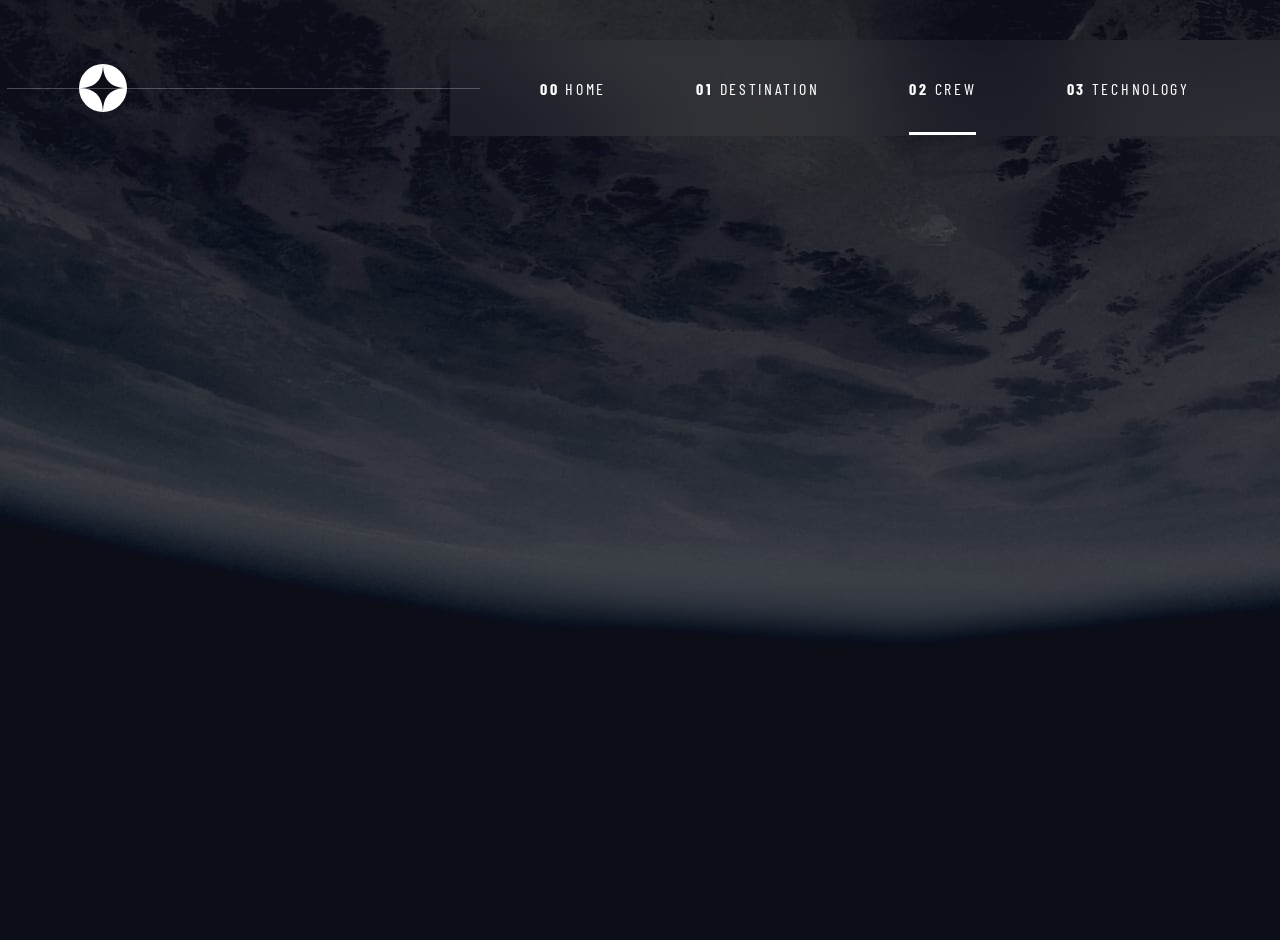
==== pages/crew.html @ 0c6edd6d "New page: Crew" ====
<!DOCTYPE html>
<html lang="en">
  <head>
    <meta charset="UTF-8" />
    <meta name="viewport" content="width=device-width, initial-scale=1.0" />
    <title>Space Tourism Website - by María López</title>
    <link
      rel="icon"
      type="image/png"
      sizes="32x32"
      href="./assets/favicon-32x32.png"
    />
    <link rel="preconnect" href="https://fonts.googleapis.com" />
    <link rel="preconnect" href="https://fonts.gstatic.com" crossorigin />
    <link
      href="https://fonts.googleapis.com/css2?family=Barlow&family=Barlow+Condensed&family=Bellefair&display=swap"
      rel="stylesheet"
    />
    <link rel="stylesheet" href="../styles/normalize.css" />
    <link rel="stylesheet" href="../styles/global-styles.css" />
    <link rel="stylesheet" href="../styles/crew.css" />
  </head>
  <body>
    <nav role="navigation">
      <img class="logo" src="../assets/shared/logo.svg" alt="Logo" />
      <ul class="nav-ul">
        <img
          class="nav-ul__close"
          src="../assets/shared/icon-close.svg"
          alt="icon to close menu"
        />
        <li class="nav-ul__li">
          <a href="../index.html"><span>00</span> HOME</a>
        </li>
        <li class="nav-ul__li">
          <a href="../pages/destination.html"><span>01</span> DESTINATION</a>
        </li>
        <li class="nav-ul__li active">
          <a href="../pages/crew.html"><span>02</span> CREW</a>
        </li>
        <li class="nav-ul__li">
          <a href="#"><span>03</span> TECHNOLOGY</a>
        </li>
      </ul>
      <img
        class="nav-ul__hamburger"
        src="../assets/shared/icon-hamburger.svg"
        alt=""
      />
    </nav>

    <script src="../js/script.js"></script>
  </body>
</html>
---- styles/global-styles.css ----
:root {
  --dark: #0b0d17;
  --light-blue: #d0d6f9;
  --grey: #383b4b;
}

*,
::before,
::after {
  box-sizing: border-box;
  margin: 0;
  padding: 0;
}

body {
  min-width: 375px;
  min-height: 100vh;
  margin: 0 auto;
  font-family: "Barlow Condensed", sans-serif;
}

h1,
h2,
h4,
.sub-heading-1 {
  font-family: "Bellefair", serif;
}

h1 {
  color: #fff;
  text-align: center;
  font-size: 5rem;
  font-style: normal;
  font-weight: 400;
  line-height: 6.25rem;
  margin: 0;
}

h2 {
  color: #fff;
  text-align: center;
  font-size: 3.5rem;
  font-style: normal;
  font-weight: 400;
  line-height: normal;
  text-transform: uppercase;
}

h4 {
  color: var(--dark);
  text-align: center;
  font-size: 1.25rem;
  font-style: normal;
  font-weight: 400;
  line-height: normal;
  letter-spacing: 0.07813rem;
}

h5 {
  color: var(--light-blue);
  /* text-align: center; */
  text-transform: uppercase;
  font-size: 1rem;
  font-style: normal;
  font-weight: 400;
  line-height: normal;
  letter-spacing: 0.16875rem;
}

p {
  color: var(--light-blue);
  text-align: center;
  font-family: "Barlow", sans-serif;
  font-size: 0.9375rem;
  font-style: normal;
  font-weight: 400;
  line-height: 1.5625rem; /* 166.667% */
}

a {
  text-decoration: none;
  text-transform: uppercase;
  color: #fff;
}

ul {
  list-style: none;
}

nav {
  height: 35px;
  padding: 38.5px 24px;
  display: flex;
  justify-content: space-between;
  align-items: center;
  margin-bottom: 35px;
}

li {
  font-size: 16px;
  font-style: normal;
  font-weight: 400;
  line-height: normal;
  letter-spacing: 2.7px;
}

nav .logo {
  width: 40px;
  height: 40px;
}

h5 span {
  opacity: 0.25;
}

.sub-heading-2 {
  color: #fff;
  font-size: 0.875rem;
  font-style: normal;
  font-weight: 400;
  line-height: normal;
  letter-spacing: 0.14763rem;
  text-transform: uppercase;
}

.sub-heading-1 {
  color: #fff;
  font-size: 1.75rem;
  font-style: normal;
  font-weight: 400;
  line-height: normal;
  text-transform: uppercase;
}

.nav-ul {
  position: fixed;
  right: 0;
  top: 0;
  z-index: 1;
  width: 254px;
  min-height: 100vh;
  padding: 30px 26.5px 34px 32px;
  background: rgba(255, 255, 255, 0.04);
  backdrop-filter: blur(40.774227142333984px);

  transform: translateX(254px);
  -webkit-transform: translateX(254px);
  -moz-transform: translateX(254px);
  -ms-transform: translateX(254px);
  -o-transform: translateX(254px);

  transition: transform 0.5s ease-in;
  -webkit-transition: transform 0.5s ease-in;
  -moz-transition: transform 0.5s ease-in;
  -ms-transition: transform 0.5s ease-in;
  -o-transition: transform 0.5s ease-in;
}

.nav-ul__close {
  width: 19.092px;
  height: 19.092px;
  margin-bottom: 64.95px;
}

.nav-ul__hamburger {
  width: 24px;
  height: 21px;
  margin-left: auto;
}

.nav-ul__li {
  margin-bottom: 32px;
}

.nav-ul__li span {
  font-weight: 700;
}

@media screen and (min-width: 768px) {
  h1 {
    font-size: 9.375rem;
    line-height: 9.375rem;
  }

  h2 {
    font-size: 5rem;
    line-height: normal; 
  }
  
  h5 {
    font-size: 1.25rem;
    letter-spacing: 0.21094rem;
  }

  p {
    font-size: 1rem;
    line-height: 1.75rem;
  }

  nav {
    height: 96px;
    padding-right: 0;
    margin-bottom: 106px;
  }

  nav .logo {
    width: 48px;
    height: 48px;
  }

  .nav-ul {
    position: static;
    width: 450px;
    min-height: 96px;
    padding: 0;
    background: rgba(255, 255, 255, 0.04);
    backdrop-filter: blur(40.774227142333984px);
    transform: none;
    -webkit-transform: none;
    -moz-transform: none;
    -ms-transform: none;
    -o-transform: none;
    transition: none;
    -webkit-transition: none;
    -moz-transition: none;
    -ms-transition: none;
    -o-transition: none;

    display: flex;
    justify-content: space-evenly;
    align-items: center;
  }

  .nav-ul__li {
    position: relative;
    margin-bottom: 0;
    font-size: 0.875rem;
    font-weight: 400;
    letter-spacing: 0.14763rem;
  }

  .nav-ul__hamburger,
  .nav-ul__close {
    display: none;
  }

  .nav-ul__li span {
    display: none;
  }

  .nav-ul__li::before {
    content: "";
    position: absolute;
    top: 53px;
    width: 100%;
    height: 3px;
    background: #fff;
    opacity: 0;
    transition: opacity 0.4s ease-in-out;
  }

  .nav-ul__li.active::before {
    opacity: 1;
  }

  .nav-ul__li:hover::before {
    opacity: 0.5021;
  }
}

@media screen and (min-width: 1280px) {
  h2 {
    font-size: 6.25rem;
  }
  
  h5 {
    font-size: 1.75rem;
    letter-spacing: 0.29531rem;
  }

  p {
    font-size: 1.125rem;
    line-height: 2rem;
    text-align: start;
  }

  nav {
    margin: 40px 0 251px 55px;
  }

  .nav-ul {
    width: 830px;
  }

  .nav-ul__li {
    font-size: 1rem;
    letter-spacing: 0.16875rem;
  }

  .nav-ul::before {
    content: "";
    position: absolute;
    right: 800px;
    width: 473px;
    height: 1px;
    opacity: 0.2515;
    background: #fff;
  }

  .nav-ul__li span {
    display: inline;
  }
}
---- styles/crew.css ----
body {
  background: var(--dark) url("../assets/crew/background-crew-desktop.jpg")
    no-repeat;
}

@media screen and (max-width: 375px) {
  body {
    background: url("../assets/crew/background-crew-mobile.jpg") no-repeat;
  }
}

@media screen and (max-width: 768px) {
  body {
    background: url("../assets/crew/background-crew-tablet.jpg") no-repeat;
  }
}
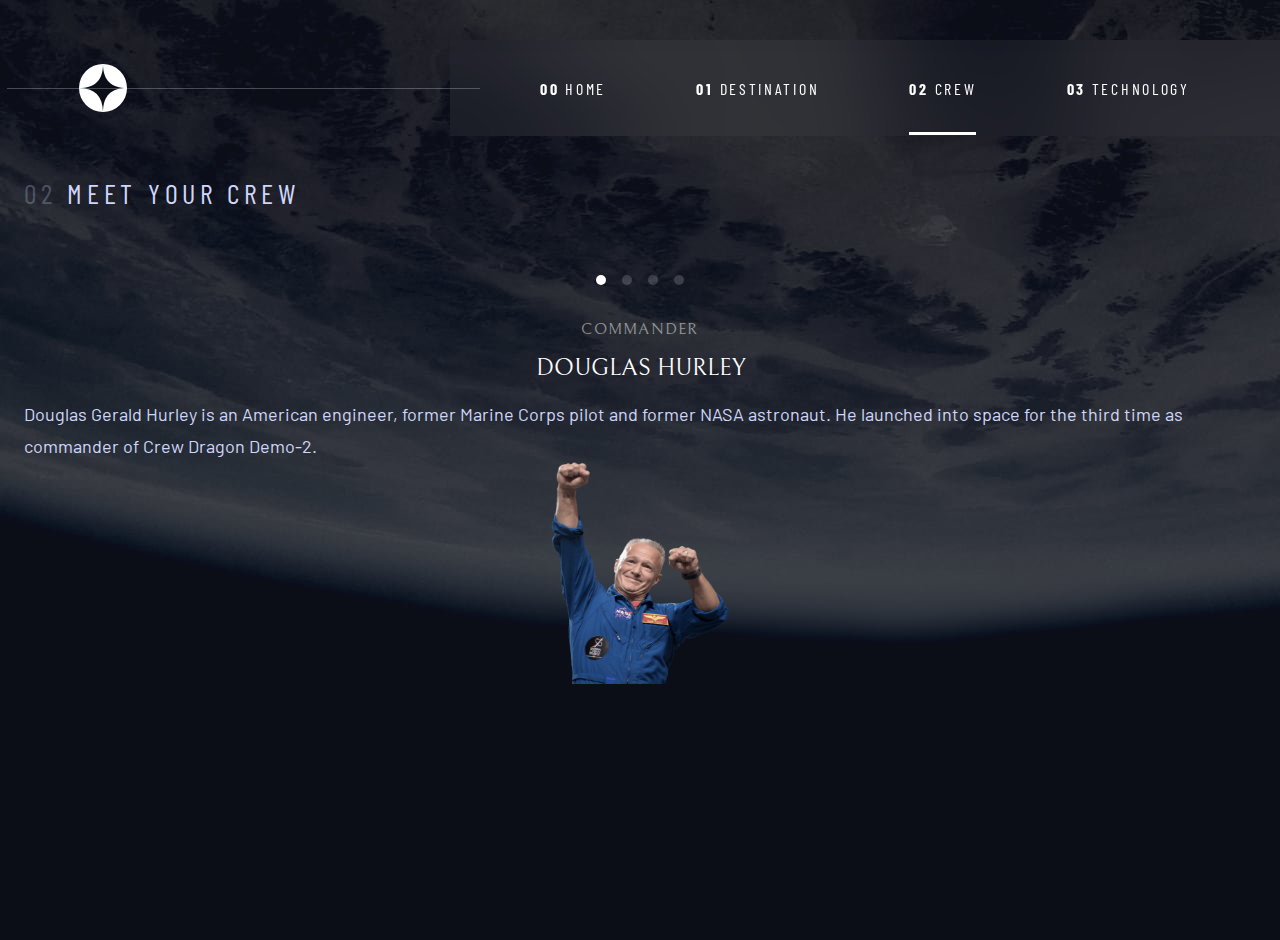
==== commit 4b7da01d: "H3 styles" ====
--- a/pages/crew.html
+++ b/pages/crew.html
@@ -48,7 +48,47 @@
         alt=""
       />
     </nav>
-
+    <main role="main">
+      <div class="grid">
+        <h5 class="first-title"><span>02</span> Meet your crew</h5>
+      <div class="container-crew">
+        <div class="container-crew__tabs__circles">
+          <svg
+            width="88"
+            height="10"
+            viewBox="0 0 88 10"
+            fill="none"
+            xmlns="http://www.w3.org/2000/svg"
+          >
+            <circle cx="5" cy="5" r="5" fill="white" />
+            <circle opacity="0.174363" cx="31" cy="5" r="5" fill="white" />
+            <circle opacity="0.174363" cx="57" cy="5" r="5" fill="white" />
+            <circle opacity="0.174363" cx="83" cy="5" r="5" fill="white" />
+          </svg>
+        </div>
+        <div class="container-crew__items">
+          <div id="douglas">
+            <div class="container-crew__info">
+              <h4 class="container-crew__info__rol">Commander</h4>
+              <h3 class="container-crew__info__name">Douglas Hurley</h3>
+            </div>
+            <p class="container-crew__bio">
+              Douglas Gerald Hurley is an American engineer, former Marine Corps
+              pilot and former NASA astronaut. He launched into space for the
+              third time as commander of Crew Dragon Demo-2.
+            </p>
+          </div>
+        </div>
+      </div>
+      <div class="container-image">
+        <img
+          class="person-image"
+          src="../assets/crew/image-douglas-hurley.png"
+          alt="person"
+        />
+      </div>
+      </div>
+    </main>
     <script src="../js/script.js"></script>
   </body>
 </html>
--- a/styles/global-styles.css
+++ b/styles/global-styles.css
@@ -21,6 +21,7 @@
 
 h1,
 h2,
+h3,
 h4,
 .sub-heading-1 {
   font-family: "Bellefair", serif;
@@ -49,11 +50,21 @@
 h4 {
   color: var(--dark);
   text-align: center;
-  font-size: 1.25rem;
+  font-size: 1rem;
   font-style: normal;
   font-weight: 400;
   line-height: normal;
   letter-spacing: 0.07813rem;
+  text-transform: uppercase;
+}
+
+h3 {
+  color: #fff;
+  font-size: 1.5rem;
+  font-style: normal;
+  font-weight: 400;
+  line-height: normal;
+  text-transform: uppercase;
 }
 
 h5 {
@@ -184,9 +195,9 @@
 
   h2 {
     font-size: 5rem;
-    line-height: normal; 
-  }
-  
+    line-height: normal;
+  }
+
   h5 {
     font-size: 1.25rem;
     letter-spacing: 0.21094rem;
@@ -272,7 +283,7 @@
   h2 {
     font-size: 6.25rem;
   }
-  
+
   h5 {
     font-size: 1.75rem;
     letter-spacing: 0.29531rem;
--- a/styles/crew.css
+++ b/styles/crew.css
@@ -1,6 +1,69 @@
 body {
   background: var(--dark) url("../assets/crew/background-crew-desktop.jpg")
     no-repeat;
+}
+
+nav {
+  margin-bottom: 11px;
+}
+
+main {
+  display: flex;
+  justify-content: center;
+}
+
+.grid {
+  max-width: 450px;
+  text-align: center;
+  margin: 0 24px 104px 24px;
+  display: grid;
+  grid-template-columns: 1fr;
+  grid-template-areas:
+    "title"
+    "image"
+    "info";
+}
+
+h4 {
+  color: #fff;
+  opacity: 0.4951;
+}
+
+.person-image {
+  width: 177.123px;
+  height: 222px;
+}
+
+.first-title {
+  grid-area: title;
+  margin-bottom: 32px;
+}
+
+.container-image {
+  grid-area: image;
+  border-bottom: 1px solid #383b4b;
+  margin-bottom: 32px;
+}
+
+.container-crew {
+  grid-area: info;
+}
+
+.container-crew__items div {
+  display: flex;
+  flex-direction: column;
+  gap: 16px;
+}
+
+.container-crew__info {
+    display: flex;
+    flex-direction: column;
+    gap: 8px;
+  }
+
+.container-crew__tabs__circles {
+  margin: 0 auto;
+  margin-bottom: 32px;
 }
 
 @media screen and (max-width: 375px) {
@@ -14,3 +77,31 @@
     background: url("../assets/crew/background-crew-tablet.jpg") no-repeat;
   }
 }
+
+@media screen and (min-width: 768px) {
+  nav {
+    margin-bottom: 40px;
+  }
+
+  .first-title {
+    text-align: start;
+    margin-bottom: 60px;
+  }
+
+  .grid {
+    max-width: fit-content;
+    grid-template-areas:
+      "title"
+      "info"
+      "image";
+  }
+
+  .container-image {
+    border-bottom: none;
+  }
+
+  .container-crew{
+    /* display: flex;
+    flex-direction: column-reverse; */
+  }
+}
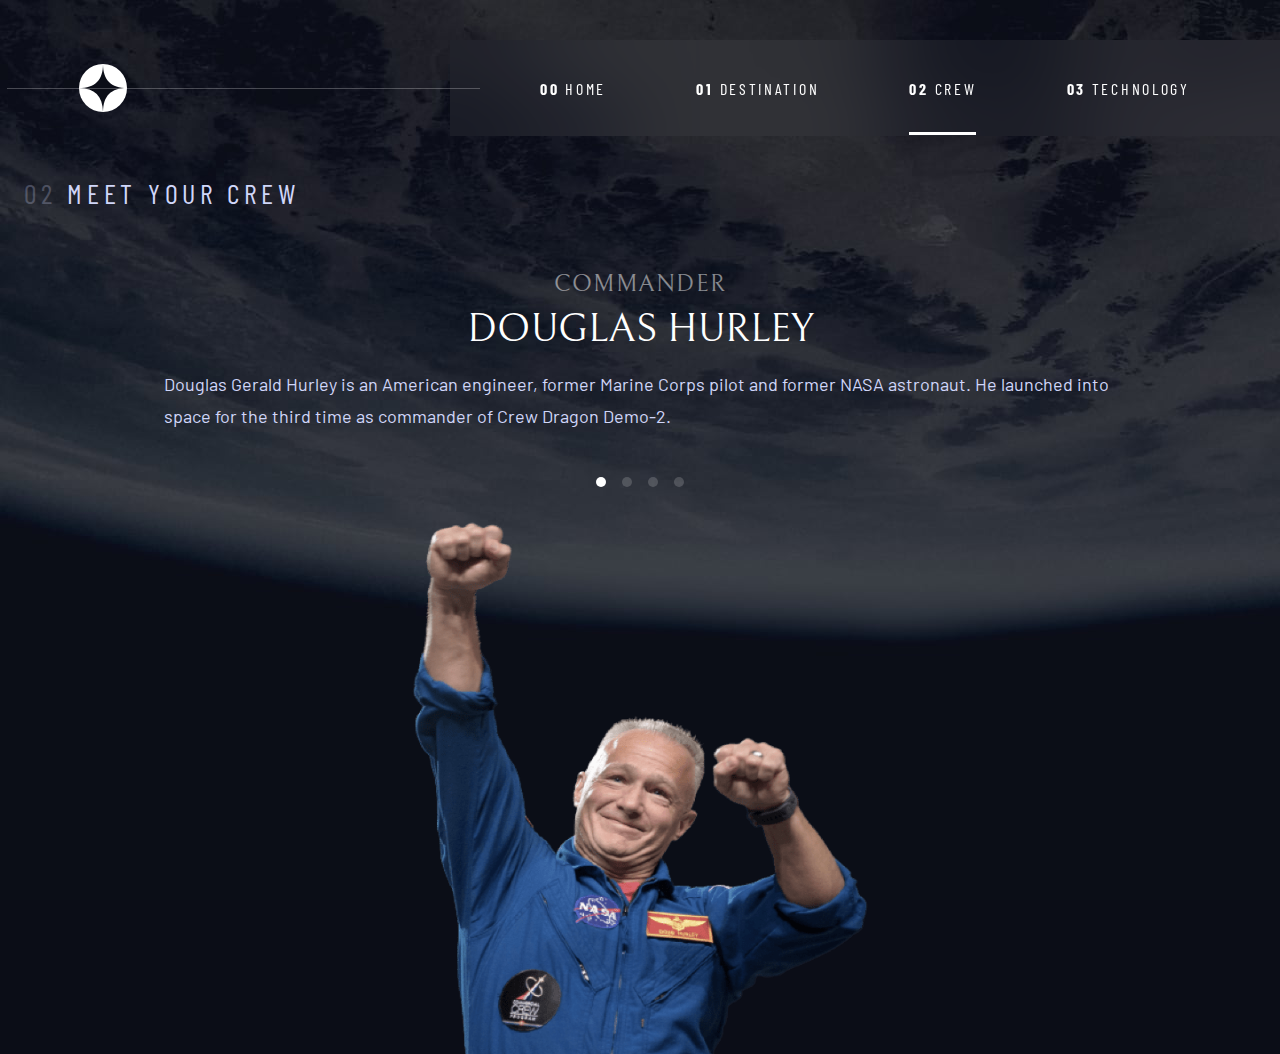
==== commit 514823d2: "Crew page: styles for tablet screen" ====
--- a/pages/crew.html
+++ b/pages/crew.html
@@ -51,42 +51,42 @@
     <main role="main">
       <div class="grid">
         <h5 class="first-title"><span>02</span> Meet your crew</h5>
-      <div class="container-crew">
-        <div class="container-crew__tabs__circles">
-          <svg
-            width="88"
-            height="10"
-            viewBox="0 0 88 10"
-            fill="none"
-            xmlns="http://www.w3.org/2000/svg"
-          >
-            <circle cx="5" cy="5" r="5" fill="white" />
-            <circle opacity="0.174363" cx="31" cy="5" r="5" fill="white" />
-            <circle opacity="0.174363" cx="57" cy="5" r="5" fill="white" />
-            <circle opacity="0.174363" cx="83" cy="5" r="5" fill="white" />
-          </svg>
-        </div>
-        <div class="container-crew__items">
-          <div id="douglas">
-            <div class="container-crew__info">
-              <h4 class="container-crew__info__rol">Commander</h4>
-              <h3 class="container-crew__info__name">Douglas Hurley</h3>
+        <div class="container-crew">
+          <div class="container-crew__tabs__circles">
+            <svg
+              width="88"
+              height="10"
+              viewBox="0 0 88 10"
+              fill="none"
+              xmlns="http://www.w3.org/2000/svg"
+            >
+              <circle cx="5" cy="5" r="5" fill="white" />
+              <circle opacity="0.174363" cx="31" cy="5" r="5" fill="white" />
+              <circle opacity="0.174363" cx="57" cy="5" r="5" fill="white" />
+              <circle opacity="0.174363" cx="83" cy="5" r="5" fill="white" />
+            </svg>
+          </div>
+          <div class="container-crew__items">
+            <div id="douglas"  class="container-crew__item">
+              <div class="container-crew__info">
+                <h4 class="container-crew__info__rol">Commander</h4>
+                <h3 class="container-crew__info__name">Douglas Hurley</h3>
+              </div>
+              <p class="container-crew__bio">
+                Douglas Gerald Hurley is an American engineer, former Marine
+                Corps pilot and former NASA astronaut. He launched into space
+                for the third time as commander of Crew Dragon Demo-2.
+              </p>
             </div>
-            <p class="container-crew__bio">
-              Douglas Gerald Hurley is an American engineer, former Marine Corps
-              pilot and former NASA astronaut. He launched into space for the
-              third time as commander of Crew Dragon Demo-2.
-            </p>
           </div>
         </div>
-      </div>
-      <div class="container-image">
-        <img
-          class="person-image"
-          src="../assets/crew/image-douglas-hurley.png"
-          alt="person"
-        />
-      </div>
+        <div class="container-image">
+          <img
+            class="person-image"
+            src="../assets/crew/image-douglas-hurley.png"
+            alt="person"
+          />
+        </div>
       </div>
     </main>
     <script src="../js/script.js"></script>
--- a/styles/global-styles.css
+++ b/styles/global-styles.css
@@ -196,6 +196,14 @@
   h2 {
     font-size: 5rem;
     line-height: normal;
+  }
+
+  h3 {
+    font-size: 2.5rem;
+  }
+
+  h4 {
+    font-size: 1.5rem;
   }
 
   h5 {
--- a/styles/crew.css
+++ b/styles/crew.css
@@ -40,26 +40,26 @@
 }
 
 .container-image {
+  margin-bottom: 32px;
+  border-bottom: 1px solid #383b4b;
   grid-area: image;
-  border-bottom: 1px solid #383b4b;
-  margin-bottom: 32px;
 }
 
 .container-crew {
   grid-area: info;
 }
 
-.container-crew__items div {
+.container-crew__item {
   display: flex;
   flex-direction: column;
   gap: 16px;
 }
 
 .container-crew__info {
-    display: flex;
-    flex-direction: column;
-    gap: 8px;
-  }
+  display: flex;
+  flex-direction: column;
+  gap: 8px;
+}
 
 .container-crew__tabs__circles {
   margin: 0 auto;
@@ -88,8 +88,14 @@
     margin-bottom: 60px;
   }
 
+  .person-image {
+    width: 456.372px;
+    height: 572px;
+  }
+
   .grid {
-    max-width: fit-content;
+    max-width: max-content;
+    margin-bottom: 0;
     grid-template-areas:
       "title"
       "info"
@@ -97,11 +103,21 @@
   }
 
   .container-image {
+    margin-bottom: 0;
     border-bottom: none;
+    height: 532px;
+    overflow: hidden;
   }
 
-  .container-crew{
-    /* display: flex;
-    flex-direction: column-reverse; */
+  .container-crew {
+    display: flex;
+    flex-direction: column-reverse;
+  }
+
+  .container-crew__bio {
+    /* width: 458px; */
+    margin-right: 140px;
+    margin-left: 140px;
+    margin-bottom: 40px;
   }
 }
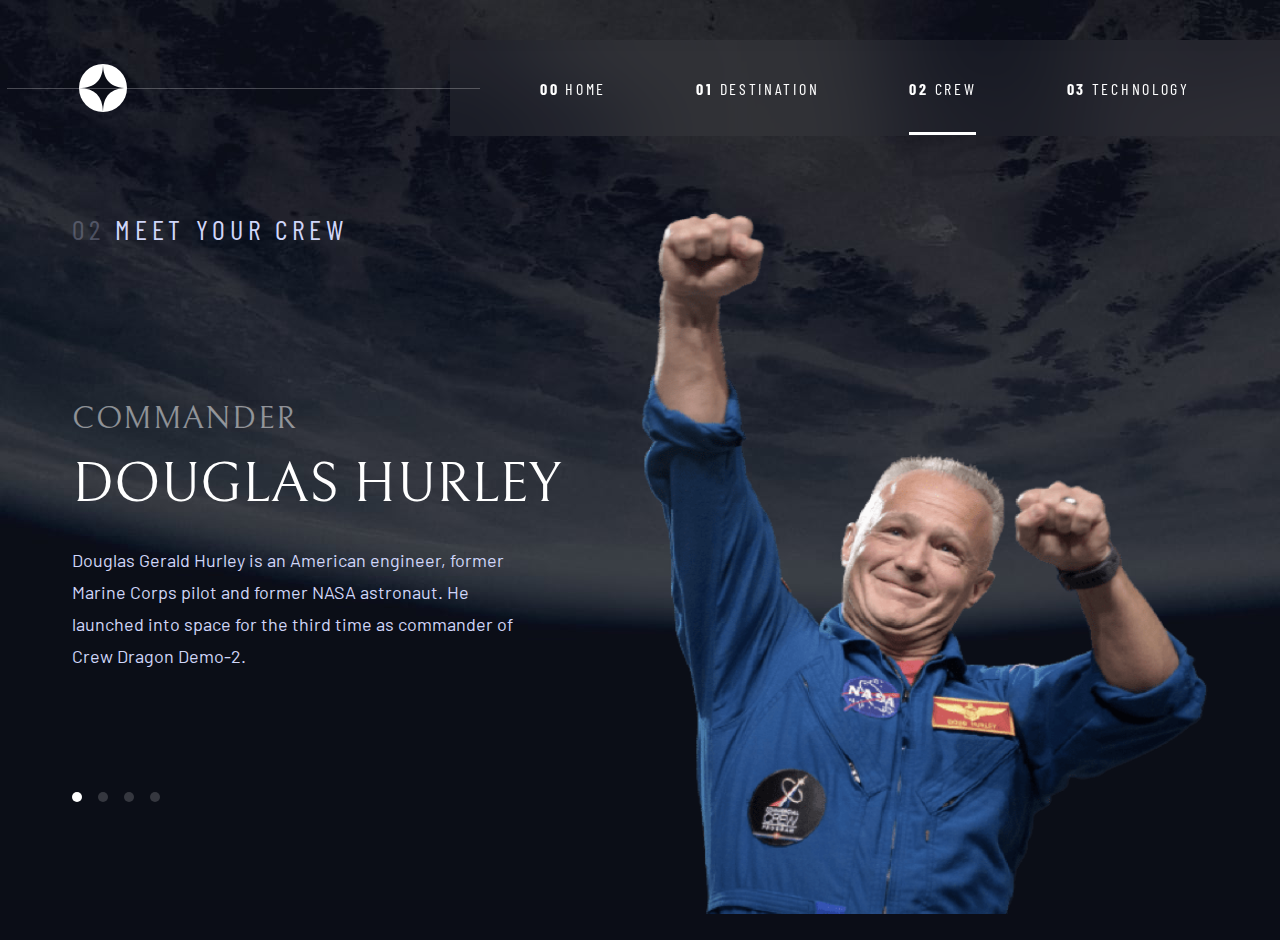
==== commit 09c03a2a: "Crew page:  Change info about the crew every few seconds." ====
--- a/pages/crew.html
+++ b/pages/crew.html
@@ -60,24 +60,22 @@
               fill="none"
               xmlns="http://www.w3.org/2000/svg"
             >
-              <circle cx="5" cy="5" r="5" fill="white" />
+              <circle class="active" cx="5" cy="5" r="5" fill="white" />
               <circle opacity="0.174363" cx="31" cy="5" r="5" fill="white" />
               <circle opacity="0.174363" cx="57" cy="5" r="5" fill="white" />
               <circle opacity="0.174363" cx="83" cy="5" r="5" fill="white" />
             </svg>
           </div>
-          <div class="container-crew__items">
-            <div id="douglas"  class="container-crew__item">
-              <div class="container-crew__info">
-                <h4 class="container-crew__info__rol">Commander</h4>
-                <h3 class="container-crew__info__name">Douglas Hurley</h3>
-              </div>
-              <p class="container-crew__bio">
-                Douglas Gerald Hurley is an American engineer, former Marine
-                Corps pilot and former NASA astronaut. He launched into space
-                for the third time as commander of Crew Dragon Demo-2.
-              </p>
+          <div class="container-crew__item">
+            <div class="container-crew__info">
+              <h4 class="container-crew__info__rol">Commander</h4>
+              <h3 class="container-crew__info__name">Douglas Hurley</h3>
             </div>
+            <p class="container-crew__bio">
+              Douglas Gerald Hurley is an American engineer, former Marine Corps
+              pilot and former NASA astronaut. He launched into space for the
+              third time as commander of Crew Dragon Demo-2.
+            </p>
           </div>
         </div>
         <div class="container-image">
@@ -90,5 +88,6 @@
       </div>
     </main>
     <script src="../js/script.js"></script>
+    <script src="../js/crew.js" type="module"></script>
   </body>
 </html>
--- a/styles/global-styles.css
+++ b/styles/global-styles.css
@@ -292,6 +292,14 @@
     font-size: 6.25rem;
   }
 
+  h3 {
+    font-size: 3.5rem;
+  }
+
+  h4 {
+    font-size: 2rem;
+  }
+
   h5 {
     font-size: 1.75rem;
     letter-spacing: 0.29531rem;
--- a/styles/crew.css
+++ b/styles/crew.css
@@ -115,9 +115,65 @@
   }
 
   .container-crew__bio {
-    /* width: 458px; */
-    margin-right: 140px;
-    margin-left: 140px;
-    margin-bottom: 40px;
+    margin: 0 140px 40px 140px;
   }
 }
+
+@media screen and (min-width: 1280px) {
+  nav {
+    margin-bottom: 76px;
+  }
+
+  h4,
+  h3 {
+    text-align: start;
+  }
+
+  svg {
+    display: block;
+  }
+
+  .first-title {
+    text-align: start;
+    margin-bottom: 0;
+  }
+
+  .person-image {
+    width: 568.072px;
+    height: 712px;
+  }
+
+  .grid {
+    grid-template-columns: 1fr 1fr;
+    grid-template-rows: 188px 1fr;
+    grid-template-areas:
+      "title image"
+      "info  image";
+  }
+
+  .container-image {
+    height: 702px;
+  }
+
+  .container-crew {
+    justify-content: flex-end;
+    gap: 120px;
+  }
+
+  .container-crew__item {
+    gap: 27px;
+  }
+
+  .container-crew__info {
+    gap: 15px;
+  }
+
+  .container-crew__tabs__circles {
+    margin: 0;
+  }
+
+  .container-crew__bio{
+    width: 444px;
+    margin: 0;
+  }
+}
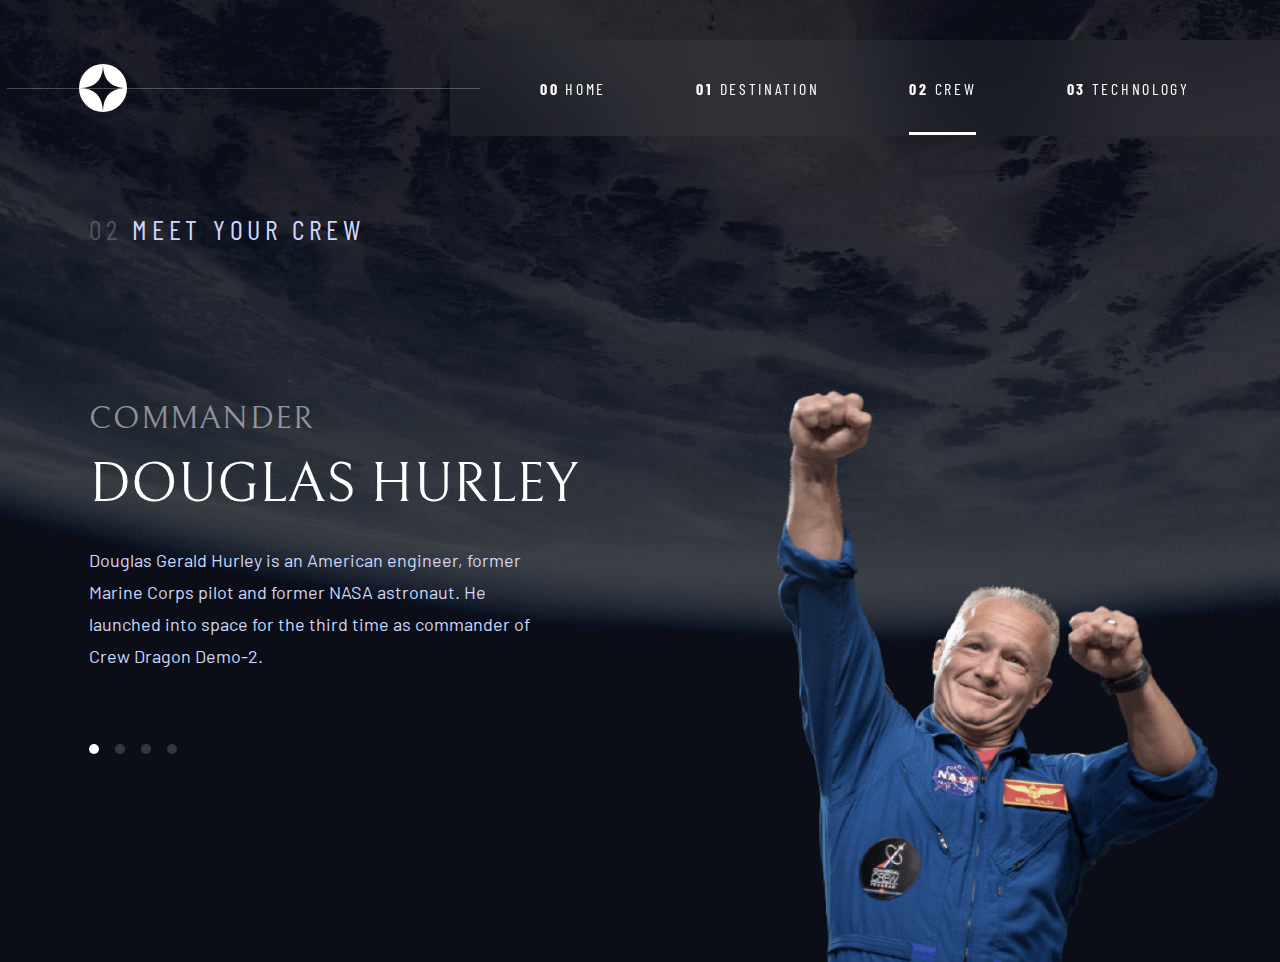
==== commit 58dcde24: "Crew page: Image position" ====
--- a/pages/crew.html
+++ b/pages/crew.html
@@ -83,6 +83,7 @@
             class="person-image"
             src="../assets/crew/image-douglas-hurley.png"
             alt="person"
+            id="douglas"
           />
         </div>
       </div>
--- a/styles/crew.css
+++ b/styles/crew.css
@@ -124,6 +124,12 @@
     margin-bottom: 76px;
   }
 
+  main {
+    display: block;
+    max-width: 1150px;
+    margin: 0 auto;
+  }
+
   h4,
   h3 {
     text-align: start;
@@ -139,25 +145,27 @@
   }
 
   .person-image {
-    width: 568.072px;
-    height: 712px;
+    position: absolute;
+    bottom: 0;
+    right: 20px;
   }
 
   .grid {
-    grid-template-columns: 1fr 1fr;
-    grid-template-rows: 188px 1fr;
+    grid-template-columns: 650px 500px;
+    grid-template-rows: 188px 562px;
     grid-template-areas:
       "title image"
       "info  image";
   }
 
   .container-image {
-    height: 702px;
+    position: relative; 
+    height: 100%;
+    overflow: visible;
   }
 
   .container-crew {
     justify-content: flex-end;
-    gap: 120px;
   }
 
   .container-crew__item {
@@ -172,8 +180,28 @@
     margin: 0;
   }
 
-  .container-crew__bio{
+  .container-crew__bio {
     width: 444px;
     margin: 0;
-  }
-}
+    height: 200px;
+  }
+
+  #douglas {
+    width: 444px;
+  }
+
+  #mark {
+    width: 453.44px;
+    height: 654px;
+  }
+
+  #victor {
+    width: 554.388px;
+    height: 681px;
+  }
+
+  #anousheh {
+    width: 615.567px;
+    height: 607px;
+  }
+}
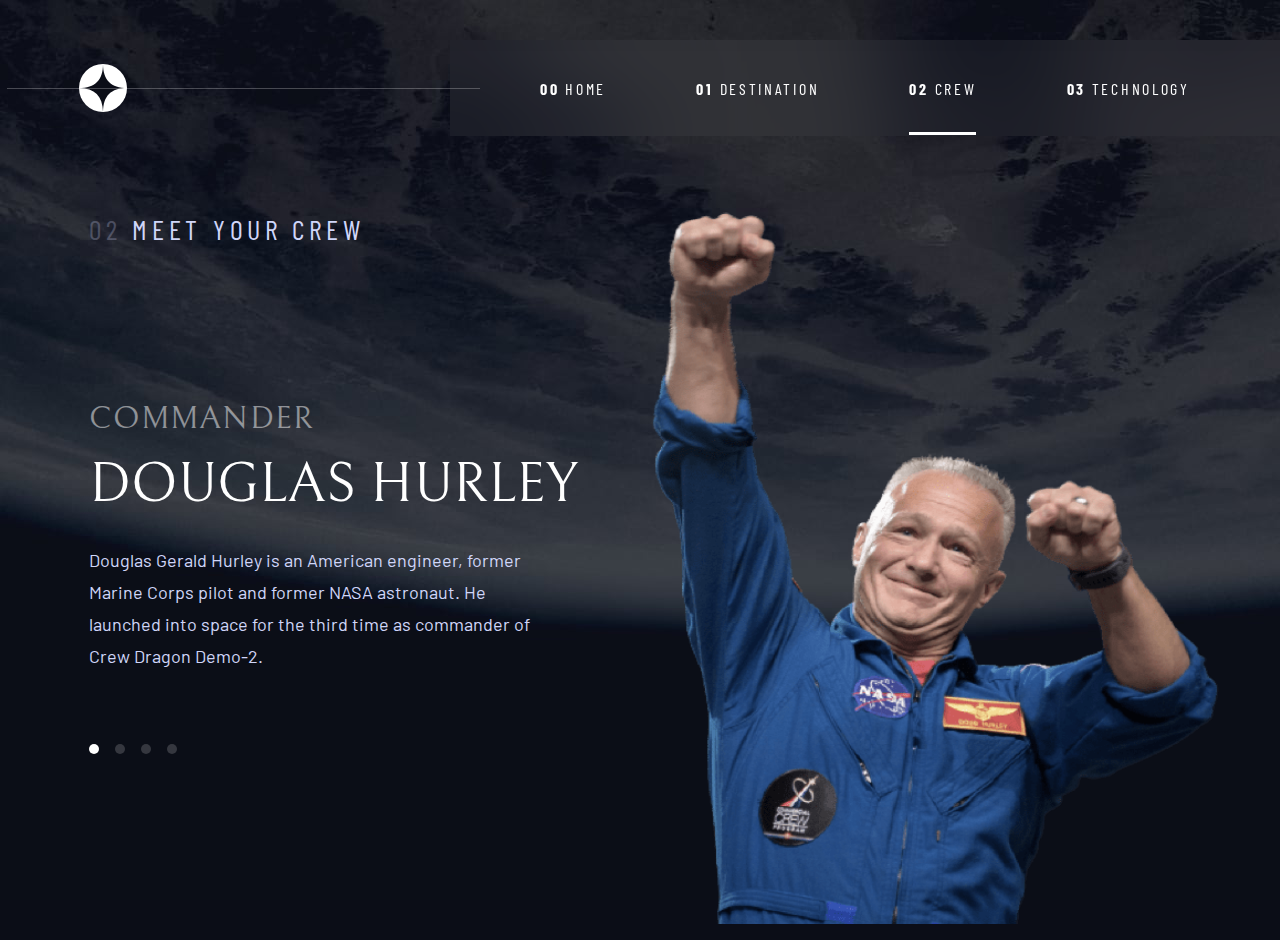
==== commit 985c371c: "Crew page: Fixed issue on json import" ====
--- a/pages/crew.html
+++ b/pages/crew.html
@@ -8,7 +8,7 @@
       rel="icon"
       type="image/png"
       sizes="32x32"
-      href="./assets/favicon-32x32.png"
+      href="../assets/favicon-32x32.png"
     />
     <link rel="preconnect" href="https://fonts.googleapis.com" />
     <link rel="preconnect" href="https://fonts.gstatic.com" crossorigin />
--- a/styles/crew.css
+++ b/styles/crew.css
@@ -10,6 +10,15 @@
 main {
   display: flex;
   justify-content: center;
+}
+
+h4 {
+  color: #fff;
+  opacity: 0.4951;
+}
+
+svg {
+  cursor: pointer;
 }
 
 .grid {
@@ -24,13 +33,7 @@
     "info";
 }
 
-h4 {
-  color: #fff;
-  opacity: 0.4951;
-}
-
 .person-image {
-  width: 177.123px;
   height: 222px;
 }
 
@@ -40,6 +43,7 @@
 }
 
 .container-image {
+  height: 223px ;
   margin-bottom: 32px;
   border-bottom: 1px solid #383b4b;
   grid-area: image;
@@ -64,6 +68,22 @@
 .container-crew__tabs__circles {
   margin: 0 auto;
   margin-bottom: 32px;
+}
+
+#douglas {
+  width: 177.123px;
+}
+
+#mark {
+  width: 153.92px;
+}
+
+#victor {
+  width: 180.726px;
+}
+
+#anousheh {
+  width: 226.147px;
 }
 
 @media screen and (max-width: 375px) {
@@ -117,6 +137,22 @@
   .container-crew__bio {
     margin: 0 140px 40px 140px;
   }
+
+  #douglas {
+    width: 456.372px;
+  }
+
+  #mark {
+    width: 368.853px;
+  }
+
+  #victor {
+    width: 433.09px;
+  }
+
+  #anousheh {
+    width: 539.508px;
+  }
 }
 
 @media screen and (min-width: 1280px) {
@@ -152,14 +188,14 @@
 
   .grid {
     grid-template-columns: 650px 500px;
-    grid-template-rows: 188px 562px;
+    grid-template-rows: 188px 524px;
     grid-template-areas:
       "title image"
       "info  image";
   }
 
   .container-image {
-    position: relative; 
+    position: relative;
     height: 100%;
     overflow: visible;
   }
@@ -187,7 +223,8 @@
   }
 
   #douglas {
-    width: 444px;
+    width: 568.072px;
+    height: 712px;
   }
 
   #mark {
